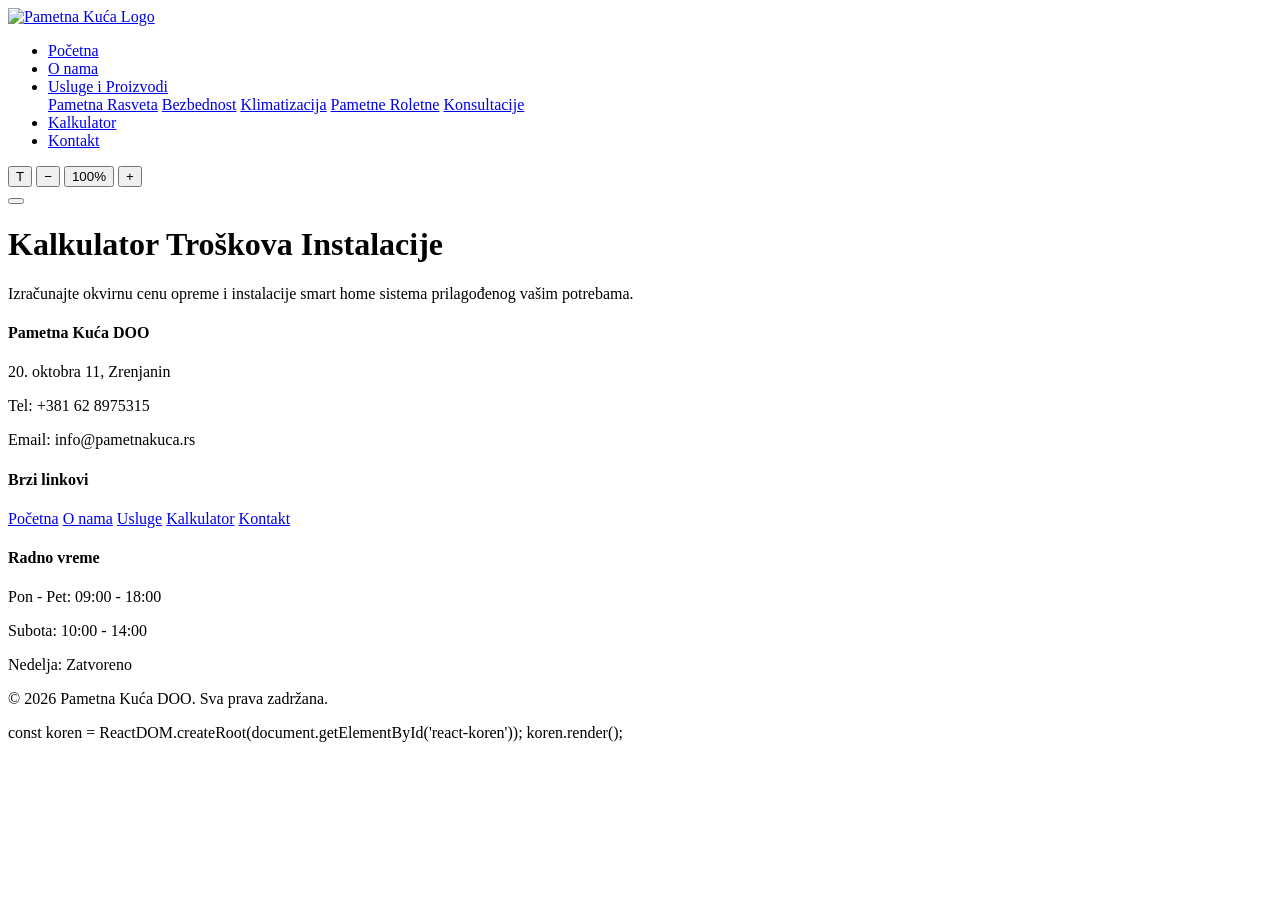
==== kalkulator.html @ 081c9ea1 "Add files via upload" ====
<!DOCTYPE html>
<html lang="sr">
<head>
    <meta charset="UTF-8">
    <meta name="viewport" content="width=device-width, initial-scale=1.0">
    <meta name="description" content="Interaktivni kalkulator troškova instalacije smart home opreme napravljen u React frameworku.">
    <meta name="keywords" content="kalkulator, cena, smart home, instalacija, procena, react">
    <title>Kalkulator | Pametna Kuća</title>
    <link rel="stylesheet" href="css/stil.css">
    <link rel="icon" href="assets/slike/logo.png" type="image/png">
    
        <script src="assets/react/react.development.js"></script>
        <script src="assets/react/react-dom.development.js"></script>
        <script src="assets/react/babel.min.js"></script>
</head>
<body>

    <header>
        <div class="zaglavlje-kontejner">
            <a href="index.html" class="logo-link">
                <img src="assets/slike/logo.png" alt="Pametna Kuća Logo" height="50">
            </a>
            <nav>
                <ul>
                    <li><a href="index.html">Početna</a></li>
                    <li><a href="o-nama.html">O nama</a></li>
                    <li class="padajuci-meni">
                        <a href="usluge.html">Usluge i Proizvodi</a>
                        <div class="padajuci-sadrzaj">
                            <a href="usluge-rasveta.html">Pametna Rasveta</a>
                            <a href="usluge-bezbednost.html">Bezbednost</a>
                            <a href="usluge-klima.html">Klimatizacija</a>
                            <a href="usluge-roletne.html">Pametne Roletne</a>
                            <a href="usluge-konsultacije.html">Konsultacije</a>
                        </div>
                    </li>
                    <li><a href="kalkulator.html" class="active">Kalkulator</a></li>
                    <li><a href="kontakt.html">Kontakt</a></li>
                </ul>
            </nav>
            <div class="kontrole-pristupacnosti">
                <button class="dugme-pristupacnost" onclick="promeniTemu()" aria-label="Promena teme">T</button>
                <button class="dugme-pristupacnost" onclick="zumiraj('out')" aria-label="Smanji zum">−</button>
                <button class="dugme-pristupacnost" onclick="resetujZoom()" aria-label="Resetuj zum">100%</button>
                <button class="dugme-pristupacnost" onclick="zumiraj('in')" aria-label="Povećaj zum">+</button>
            </div>
            <button class="hamburger" onclick="toggleMeni()" aria-label="Meni">
                <span></span><span></span><span></span>
            </button>
        </div>
    </header>

    <main class="glavni-sadrzaj">
        <h1>Kalkulator Troškova Instalacije</h1>
        <p>Izračunajte okvirnu cenu opreme i instalacije smart home sistema prilagođenog vašim potrebama.</p>

        <div id="react-koren"></div>
    </main>

    <footer>
        <div class="footer-sadrzaj">
            <div>
                <h4>Pametna Kuća DOO</h4>
                <p>20. oktobra 11, Zrenjanin</p>
                <p>Tel: +381 62 8975315</p>
                <p>Email: info@pametnakuca.rs</p>
            </div>
            <div>
                <h4>Brzi linkovi</h4>
                <a href="index.html">Početna</a>
                <a href="o-nama.html">O nama</a>
                <a href="usluge.html">Usluge</a>
                <a href="kalkulator.html">Kalkulator</a>
                <a href="kontakt.html">Kontakt</a>
            </div>
            <div>
                <h4>Radno vreme</h4>
                <p>Pon - Pet: 09:00 - 18:00</p>
                <p>Subota: 10:00 - 14:00</p>
                <p>Nedelja: Zatvoreno</p>
            </div>
        </div>
        <p class="footer-copy">&copy; 2026 Pametna Kuća DOO. Sva prava zadržana.</p>
    </footer>

    <script src="js/glavni.js"></script>

    <!-- React Komponenta -->
    <script type="text/babel">
    function KalkulatorTroskova() {
        const [kvadratura, setKvadratura] = React.useState(60);
        const [brojProstorija, setBrojProstorija] = React.useState(3);
        const [izabranaRasveta, setIzabranaRasveta] = React.useState(true);
        const [izabranaBezbednost, setIzabranaBezbednost] = React.useState(false);
        const [izabranaKlimatizacija, setIzabranaKlimatizacija] = React.useState(true);
        const [izabraneRoletne, setIzabraneRoletne] = React.useState(false);
        const [prikazanaCena, setPrikazanaCena] = React.useState(null);

        const izracunajUkupno = () => {
            let osnova = kvadratura * 5;
            let poProstoriji = brojProstorija * 50;
            
            let dodatno = 0;
            if (izabranaRasveta) dodatno += 150;
            if (izabranaBezbednost) dodatno += 300;
            if (izabranaKlimatizacija) dodatno += 200;
            if (izabraneRoletne) dodatno += 250;  // <-- Dodato za roletne

            const ukupno = osnova + poProstoriji + dodatno;
            setPrikazanaCena(ukupno);
        };

        return (
            <div className="kalkulator-kontejner">
                <h2>Prilagodi Opcije Projekta</h2>

                <div className="kalkulator-grupa">
                    <label>
                        Kvadratura objekta: <strong>{kvadratura} m²</strong>
                    </label>
                    <input 
                        type="range" 
                        min="20" 
                        max="300" 
                        value={kvadratura} 
                        onChange={(e) => setKvadratura(Number(e.target.value))}
                        className="range-slider"
                    />
                </div>

                <div className="kalkulator-grupa">
                    <label>
                        Broj prostorija: <strong>{brojProstorija}</strong>
                    </label>
                    <input 
                        type="number" 
                        min="1" 
                        max="15" 
                        value={brojProstorija} 
                        onChange={(e) => setBrojProstorija(Number(e.target.value))}
                        className="forma-kontrola"
                    />
                </div>

                <div className="kalkulator-opcije">
                    <h3>Sistemi i Moduli:</h3>
                    
                    <label className="opcija-checkbox">
                        <input 
                            type="checkbox" 
                            checked={izabranaRasveta} 
                            onChange={(e) => setIzabranaRasveta(e.target.checked)}
                        />
                        Pametna rasveta (moduli i dimeri)
                    </label>

                    <label className="opcija-checkbox">
                        <input 
                            type="checkbox" 
                            checked={izabranaBezbednost} 
                            onChange={(e) => setIzabranaBezbednost(e.target.checked)}
                        />
                        Bezbednosni sistem (alarmi i nadzor)
                    </label>

                    <label className="opcija-checkbox">
                        <input 
                            type="checkbox" 
                            checked={izabranaKlimatizacija} 
                            onChange={(e) => setIzabranaKlimatizacija(e.target.checked)}
                        />
                        Pametno upravljanje grejanjem / klimom
                    </label>

                    <label className="opcija-checkbox">
                        <input 
                            type="checkbox" 
                            checked={izabraneRoletne} 
                            onChange={(e) => setIzabraneRoletne(e.target.checked)}
                        />
                        Automatizacija roletni i žaluzina
                    </label>
                </div>

                <button className="dugme-primarno" onClick={izracunajUkupno}>
                    Izračunaj cenu
                </button>

                {prikazanaCena !== null && (
                    <div className="kalkulator-rezultat">
                        <strong>Procenjena cena projekta i ugradnje:</strong>
                        <span className="cena-iznos">{prikazanaCena} EUR</span>
                        <p className="cena-napomena">* Ovo je okvirna procena. Tačna cena zavisi od specifičnih zahteva.</p>
                    </div>
                )}
            </div>
        );
    }

    const koren = ReactDOM.createRoot(document.getElementById('react-koren'));
    koren.render(<KalkulatorTroskova />);
</script>

        const koren = ReactDOM.createRoot(document.getElementById('react-koren'));
        koren.render(<KalkulatorTroskova />);
    </script>
</body>
</html>
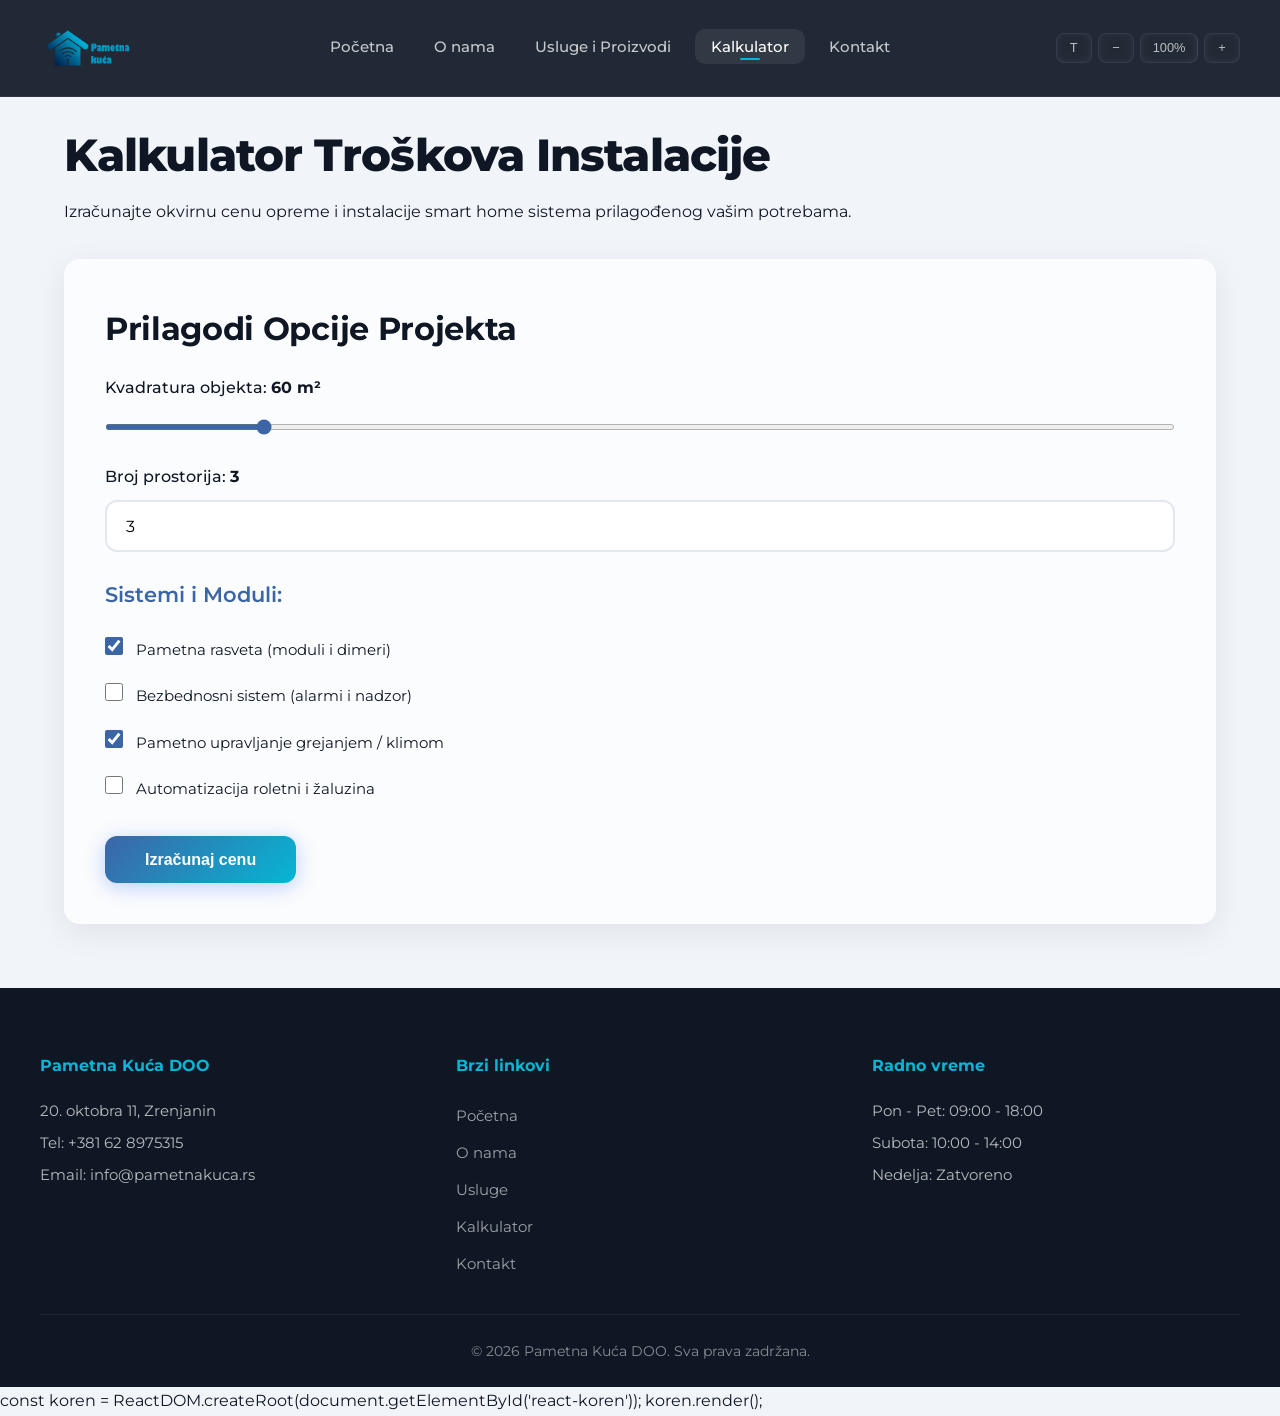
==== commit 8a2e9a18: "Fix formatting issues in kalkulator.html" ====
--- a/kalkulator.html
+++ b/kalkulator.html
@@ -85,7 +85,6 @@
 
     <script src="js/glavni.js"></script>
 
-    <!-- React Komponenta -->
     <script type="text/babel">
     function KalkulatorTroskova() {
         const [kvadratura, setKvadratura] = React.useState(60);
@@ -205,4 +204,4 @@
         koren.render(<KalkulatorTroskova />);
     </script>
 </body>
-</html>+</html>
--- a/css/stil.css
+++ b/css/stil.css
@@ -0,0 +1,1321 @@
+/* ===== Montserrat Font ===== */
+@font-face {
+    font-family: 'Montserrat';
+    src: url('../assets/font/Montserrat/Montserrat-VariableFont_wght.ttf') format('truetype');
+    font-weight: 100 900;
+    font-style: normal;
+    font-display: swap;
+}
+
+/* ===== CSS Varijable ===== */
+:root {
+    --primarna-boja: #0f1724;
+    --sekundarna-boja: #3c65a6;
+    --akcentna-boja: #06b6d4;
+    --pozadina-svetla: #f1f5f9;
+    --tekst-tamni: #0f1724;
+    --tekst-svetli: #ffffff;
+    --velicina-fonta: 16px;
+    --prelaz: 0.4s cubic-bezier(0.4, 0, 0.2, 1);
+    --senka: 0 8px 32px rgba(0,0,0,0.08);
+    --senka-hover: 0 20px 60px rgba(37, 99, 235, 0.15);
+    --border-radius: 16px;
+    --glass-bg: rgba(255, 255, 255, 0.7);
+    --glass-border: rgba(255, 255, 255, 0.2);
+}
+
+/* ===== Tamna Tema ===== */
+body.tamna-tema {
+    --pozadina-svetla: #0f1724;
+    --tekst-tamni: #e2e8f0;
+    --primarna-boja: #2b4f88;
+    --glass-bg: rgba(30, 41, 59, 0.7);
+    --glass-border: rgba(255, 255, 255, 0.05);
+}
+
+/* ===== Veliki Font ===== */
+body.veliki-font {
+    --velicina-fonta: 18px;
+}
+
+/* ===== Reset i Osnovno ===== */
+* {
+    box-sizing: border-box;
+    margin: 0;
+    padding: 0;
+}
+
+html {
+    scroll-behavior: smooth;
+}
+
+body {
+    font-family: 'Montserrat', sans-serif;
+    font-size: var(--velicina-fonta);
+    background-color: var(--pozadina-svetla);
+    color: var(--tekst-tamni);
+    line-height: 1.8;
+    transition: background-color var(--prelaz), color var(--prelaz);
+    -webkit-font-smoothing: antialiased;
+}
+
+img {
+    max-width: 100%;
+    height: auto;
+    display: block;
+}
+
+a {
+    color: var(--sekundarna-boja);
+    text-decoration: none;
+    transition: color var(--prelaz);
+}
+
+a:hover {
+    color: var(--akcentna-boja);
+}
+
+/* ===== Header ===== */
+header {
+    background: rgba(15, 23, 36, 0.92);
+    backdrop-filter: blur(12px);
+    -webkit-backdrop-filter: blur(12px);
+    color: var(--tekst-svetli);
+    padding: 0.8rem 2rem;
+    position: sticky;
+    top: 0;
+    z-index: 1000;
+    border-bottom: 1px solid rgba(255,255,255,0.06);
+}
+
+.zaglavlje-kontejner {
+    max-width: 1200px;
+    margin: 0 auto;
+    display: flex;
+    justify-content: space-between;
+    align-items: center;
+    flex-wrap: wrap;
+    gap: 1rem;
+}
+
+/* ===== Logo ===== */
+.logo-link {
+    display: flex;
+    align-items: center;
+    flex-shrink: 0;
+}
+
+.logo-link img {
+    height: 70px;
+    width: auto;
+    max-width: 150px;
+    object-fit: contain;
+    transition: transform var(--prelaz);
+
+}
+
+.logo-link img:hover {
+    transform: scale(1.05) rotate(-1deg);
+}
+
+/* ===== Navigacija ===== */
+nav ul {
+    list-style: none;
+    display: flex;
+    gap: 0.5rem;
+    align-items: center;
+}
+
+nav a {
+    color: rgba(255,255,255,0.75);
+    text-decoration: none;
+    font-weight: 500;
+    padding: 0.5rem 1rem;
+    border-radius: 10px;
+    transition: all var(--prelaz);
+    font-size: 0.95rem;
+    position: relative;
+}
+
+nav a:hover,
+nav a.active {
+    color: white;
+    background: rgba(255,255,255,0.08);
+}
+
+nav a.active::after {
+    content: '';
+    position: absolute;
+    bottom: 4px;
+    left: 50%;
+    transform: translateX(-50%);
+    width: 20px;
+    height: 2px;
+    background: var(--akcentna-boja);
+    border-radius: 2px;
+}
+
+/* ===== Padajući Meni ===== */
+.padajuci-meni {
+    position: relative;
+}
+
+.padajuci-sadrzaj {
+    display: none;
+    position: absolute;
+    top: calc(100% + 8px);
+    left: 0;
+    background: rgba(15, 23, 36, 0.95);
+    backdrop-filter: blur(12px);
+    -webkit-backdrop-filter: blur(12px);
+    min-width: 220px;
+    border-radius: 12px;
+    padding: 0.5rem;
+    border: 1px solid rgba(255,255,255,0.06);
+    box-shadow: 0 20px 60px rgba(0,0,0,0.3);
+}
+
+.padajuci-sadrzaj a {
+    display: block;
+    padding: 0.6rem 1rem;
+    color: rgba(255,255,255,0.75);
+    font-weight: 400;
+    border-radius: 8px;
+    font-size: 0.9rem;
+}
+
+.padajuci-sadrzaj a:hover {
+    background: rgba(255,255,255,0.08);
+    color: white;
+}
+
+.padajuci-meni:hover .padajuci-sadrzaj {
+    display: block;
+}
+
+/* ===== Pristupačnost ===== */
+.kontrole-pristupacnosti {
+    display: flex;
+    gap: 0.4rem;
+    align-items: center;
+}
+
+.dugme-pristupacnost {
+    background: rgba(255,255,255,0.08);
+    color: rgba(255,255,255,0.7);
+    border: 1px solid rgba(255,255,255,0.06);
+    padding: 0.4rem 0.7rem;
+    border-radius: 8px;
+    cursor: pointer;
+    font-size: 0.8rem;
+    transition: all var(--prelaz);
+    min-width: 36px;
+    text-align: center;
+    backdrop-filter: blur(4px);
+}
+
+.dugme-pristupacnost:hover {
+    background: rgba(255,255,255,0.15);
+    color: white;
+    transform: translateY(-1px);
+}
+
+/* ===== Zoom ===== */
+body.zoom-aktiviran {
+    transition: transform 0.3s ease;
+}
+
+body.zoom-aktiviran * {
+    transform: none !important;
+}
+
+@media (max-width: 768px) {
+    body.zoom-aktiviran {
+        width: 100%;
+        overflow-x: auto;
+    }
+}
+
+/* ===== Hamburger ===== */
+.hamburger {
+    display: none;
+    flex-direction: column;
+    background: transparent;
+    border: none;
+    cursor: pointer;
+    padding: 0.5rem;
+    gap: 4px;
+}
+
+.hamburger span {
+    display: block;
+    width: 28px;
+    height: 2px;
+    background: white;
+    border-radius: 2px;
+    transition: var(--prelaz);
+}
+
+.hamburger.active span:nth-child(1) {
+    transform: rotate(45deg) translate(5px, 5px);
+}
+
+.hamburger.active span:nth-child(2) {
+    opacity: 0;
+    transform: scaleX(0);
+}
+
+.hamburger.active span:nth-child(3) {
+    transform: rotate(-45deg) translate(6px, -6px);
+}
+
+/* ===== Glavni Sadržaj ===== */
+.glavni-sadrzaj {
+    max-width: 1200px;
+    margin: 2rem auto;
+    padding: 0 1.5rem;
+}
+
+h1 {
+    font-size: 2.8rem;
+    margin-bottom: 1rem;
+    font-weight: 800;
+    color: var(--primarna-boja);
+    letter-spacing: -0.02em;
+    line-height: 1.2;
+}
+
+h2 {
+    font-size: 2rem;
+    margin-bottom: 1rem;
+    font-weight: 700;
+    color: var(--primarna-boja);
+    letter-spacing: -0.01em;
+}
+
+h3 {
+    font-size: 1.3rem;
+    margin-bottom: 0.8rem;
+    font-weight: 600;
+    color: var(--sekundarna-boja);
+}
+
+/* ===== Hero Sekcija ===== */
+.sekcija-hero {
+    text-align: center;
+    padding: 4rem 2rem;
+    background: linear-gradient(135deg, #0f1724 0%, #1a2a4a 50%, #0f1724 100%);
+    color: white;
+    border-radius: var(--border-radius);
+    margin-bottom: 3rem;
+    position: relative;
+    overflow: hidden;
+}
+
+.sekcija-hero::before {
+    content: '';
+    position: absolute;
+    top: -50%;
+    right: -20%;
+    width: 60%;
+    height: 200%;
+    background: radial-gradient(circle, rgba(37, 99, 235, 0.1) 0%, transparent 70%);
+    pointer-events: none;
+}
+
+.sekcija-hero h1 {
+    color: white;
+    font-size: 3.5rem;
+    animation: svetljenje 3s ease-in-out infinite alternate;
+    position: relative;
+    z-index: 1;
+}
+
+@keyframes svetljenje {
+    from { text-shadow: 0 0 20px rgba(6, 182, 212, 0.2); }
+    to { text-shadow: 0 0 60px rgba(6, 182, 212, 0.4); }
+}
+
+.sekcija-hero p {
+    font-size: 1.2rem;
+    opacity: 0.85;
+    max-width: 600px;
+    margin: 0 auto 1.5rem;
+    position: relative;
+    z-index: 1;
+}
+
+/* ===== Dugmad ===== */
+.dugme-primarno {
+    display: inline-block;
+    background: linear-gradient(135deg, var(--sekundarna-boja), var(--akcentna-boja));
+    color: white;
+    padding: 0.9rem 2.5rem;
+    border: none;
+    border-radius: 12px;
+    font-size: 1rem;
+    font-weight: 600;
+    cursor: pointer;
+    transition: all var(--prelaz);
+    box-shadow: 0 4px 20px rgba(37, 99, 235, 0.3);
+    position: relative;
+    overflow: hidden;
+}
+
+.dugme-primarno::after {
+    content: '';
+    position: absolute;
+    top: 0;
+    left: -100%;
+    width: 100%;
+    height: 100%;
+    background: linear-gradient(90deg, transparent, rgba(255,255,255,0.15), transparent);
+    transition: left 0.6s;
+}
+
+.dugme-primarno:hover {
+    transform: translateY(-3px) scale(1.02);
+    box-shadow: 0 8px 40px rgba(37, 99, 235, 0.4);
+}
+
+.dugme-primarno:hover::after {
+    left: 100%;
+}
+
+.dugme-sekundarno {
+    display: inline-block;
+    background: transparent;
+    color: var(--sekundarna-boja);
+    padding: 0.8rem 2rem;
+    border: 2px solid var(--sekundarna-boja);
+    border-radius: 12px;
+    font-size: 1rem;
+    font-weight: 600;
+    cursor: pointer;
+    transition: all var(--prelaz);
+}
+
+.dugme-sekundarno:hover {
+    background: var(--sekundarna-boja);
+    color: white;
+    transform: translateY(-2px);
+}
+
+/* ===== Slajder ===== */
+.slajder-kontejner {
+    position: relative;
+    max-width: 900px;
+    margin: 2rem auto;
+    overflow: hidden;
+    border-radius: var(--border-radius);
+    box-shadow: var(--senka-hover);
+}
+
+.slajder-slike {
+    display: flex;
+    transition: transform 0.7s cubic-bezier(0.4, 0, 0.2, 1);
+}
+
+.slajd {
+    min-width: 100%;
+    height: 420px;
+    object-fit: cover;
+    background: #e2e8f0;
+}
+
+.slajder-dugme {
+    position: absolute;
+    top: 50%;
+    transform: translateY(-50%);
+    background: rgba(255,255,255,0.12);
+    backdrop-filter: blur(8px);
+    -webkit-backdrop-filter: blur(8px);
+    color: white;
+    border: 1px solid rgba(255,255,255,0.15);
+    padding: 1rem 1.2rem;
+    cursor: pointer;
+    font-size: 1.5rem;
+    transition: all var(--prelaz);
+    z-index: 10;
+    border-radius: 12px;
+}
+
+.slajder-dugme:hover {
+    background: rgba(255,255,255,0.2);
+    transform: translateY(-50%) scale(1.05);
+}
+
+.slajder-dugme.levo { left: 1rem; }
+.slajder-dugme.desno { right: 1rem; }
+
+.slajder-indikatori {
+    position: absolute;
+    bottom: 1.5rem;
+    left: 50%;
+    transform: translateX(-50%);
+    display: flex;
+    gap: 0.6rem;
+}
+
+.indikator {
+    width: 10px;
+    height: 10px;
+    border-radius: 50%;
+    background: rgba(255,255,255,0.3);
+    cursor: pointer;
+    transition: all var(--prelaz);
+    border: 1px solid rgba(255,255,255,0.1);
+}
+
+.indikator.active {
+    background: white;
+    transform: scale(1.2);
+    box-shadow: 0 0 20px rgba(255,255,255,0.3);
+}
+
+/* ===== Usluge Mreža ===== */
+.mreza-usluga {
+    display: grid;
+    grid-template-columns: repeat(auto-fit, minmax(280px, 1fr));
+    gap: 2rem;
+    margin-top: 2rem;
+}
+
+.kartica {
+    background: var(--glass-bg);
+    backdrop-filter: blur(12px);
+    -webkit-backdrop-filter: blur(12px);
+    border: 1px solid var(--glass-border);
+    border-radius: var(--border-radius);
+    overflow: hidden;
+    transition: all var(--prelaz);
+    box-shadow: var(--senka);
+}
+
+.kartica:hover {
+    transform: translateY(-8px);
+    box-shadow: var(--senka-hover);
+    border-color: rgba(37, 99, 235, 0.15);
+}
+
+.kartica-sadrzaj {
+    padding: 1.5rem;
+}
+
+.kartica img {
+    width: 100%;
+    height: 200px;
+    object-fit: cover;
+}
+
+.kartica h3 {
+    margin-top: 0.5rem;
+    color: var(--primarna-boja);
+}
+
+.kartica-lista {
+    list-style: none;
+    padding: 0;
+    margin-top: 0.8rem;
+}
+
+.kartica-lista li {
+    padding: 0.3rem 0;
+    padding-left: 1.5rem;
+    position: relative;
+    font-size: 0.95rem;
+}
+
+.kartica-lista li::before {
+    content: '◆';
+    position: absolute;
+    left: 0;
+    color: var(--akcentna-boja);
+    font-size: 0.6rem;
+    top: 0.6rem;
+}
+
+/* ===== Multimedija ===== */
+.multimedija-sekcija {
+    margin: 3rem 0;
+}
+
+.multimedija-mreza {
+    display: grid;
+    grid-template-columns: 1fr 1fr;
+    gap: 2rem;
+    margin-top: 1.5rem;
+}
+
+.video-okvir iframe,
+.mapa-okvir iframe,
+video {
+    width: 100%;
+    height: 320px;
+    border: none;
+    border-radius: var(--border-radius);
+    box-shadow: var(--senka);
+}
+
+/* ===== Forma ===== */
+.kontakt-mreza {
+    display: grid;
+    grid-template-columns: 1fr 1fr;
+    gap: 3rem;
+    margin: 2rem 0;
+}
+
+.forma-grupa {
+    margin-bottom: 1.5rem;
+}
+
+.forma-grupa label {
+    display: block;
+    margin-bottom: 0.5rem;
+    font-weight: 600;
+    font-size: 0.95rem;
+}
+
+.forma-kontrola {
+    width: 100%;
+    padding: 0.9rem 1.2rem;
+    border: 2px solid #e2e8f0;
+    border-radius: 12px;
+    font-size: 1rem;
+    transition: all var(--prelaz);
+    background: white;
+    font-family: 'Montserrat', sans-serif;
+}
+
+.forma-kontrola:focus {
+    outline: none;
+    border-color: var(--sekundarna-boja);
+    box-shadow: 0 0 0 4px rgba(37, 99, 235, 0.1);
+}
+
+body.tamna-tema .forma-kontrola {
+    background: #1e293b;
+    color: #e2e8f0;
+    border-color: #334155;
+}
+
+.poruka-greske {
+    color: #ef4444;
+    font-size: 0.85rem;
+    margin-top: 0.25rem;
+    display: none;
+}
+
+/* ===== Kalkulator ===== */
+.kalkulator-kontejner {
+    background: var(--glass-bg);
+    backdrop-filter: blur(12px);
+    -webkit-backdrop-filter: blur(12px);
+    border: 1px solid var(--glass-border);
+    padding: 2.5rem;
+    border-radius: var(--border-radius);
+    margin-top: 2rem;
+    box-shadow: var(--senka);
+}
+
+.kalkulator-grupa {
+    margin-bottom: 1.5rem;
+}
+
+.kalkulator-grupa label {
+    display: block;
+    font-weight: 500;
+    margin-bottom: 0.5rem;
+}
+
+.range-slider {
+    width: 100%;
+    accent-color: var(--sekundarna-boja);
+    height: 6px;
+    border-radius: 4px;
+}
+
+.kalkulator-opcije {
+    margin: 1.5rem 0;
+}
+
+.opcija-checkbox {
+    display: block;
+    padding: 0.6rem 0;
+    cursor: pointer;
+    font-size: 0.95rem;
+    transition: color var(--prelaz);
+}
+
+.opcija-checkbox:hover {
+    color: var(--sekundarna-boja);
+}
+
+.opcija-checkbox input {
+    margin-right: 0.8rem;
+    width: 18px;
+    height: 18px;
+    accent-color: var(--sekundarna-boja);
+    cursor: pointer;
+}
+
+.kalkulator-rezultat {
+    margin-top: 2rem;
+    padding: 1.5rem 2rem;
+    background: linear-gradient(135deg, rgba(37, 99, 235, 0.05), rgba(6, 182, 212, 0.05));
+    border-radius: 12px;
+    border-left: 4px solid var(--akcentna-boja);
+}
+
+.cena-iznos {
+    display: block;
+    font-size: 2.5rem;
+    font-weight: 800;
+    color: var(--sekundarna-boja);
+    margin: 0.5rem 0;
+}
+
+.cena-napomena {
+    font-size: 0.85rem;
+    opacity: 0.6;
+    margin-top: 0.5rem;
+}
+
+/* ===== Footer ===== */
+footer {
+    background: #0f1724;
+    color: white;
+    padding: 4rem 2rem 1.5rem;
+    margin-top: 4rem;
+}
+
+.footer-sadrzaj {
+    max-width: 1200px;
+    margin: 0 auto;
+    display: grid;
+    grid-template-columns: repeat(auto-fit, minmax(200px, 1fr));
+    gap: 3rem;
+    padding-bottom: 2rem;
+    border-bottom: 1px solid rgba(255,255,255,0.06);
+}
+
+.footer-sadrzaj h4 {
+    margin-bottom: 1rem;
+    color: var(--akcentna-boja);
+    font-size: 1rem;
+}
+
+.footer-sadrzaj p {
+    opacity: 0.7;
+    font-size: 0.95rem;
+    margin: 0.3rem 0;
+}
+
+.footer-sadrzaj a {
+    display: block;
+    color: rgba(255,255,255,0.6);
+    padding: 0.3rem 0;
+    font-size: 0.95rem;
+    transition: color var(--prelaz);
+}
+
+.footer-sadrzaj a:hover {
+    color: white;
+}
+
+.footer-copy {
+    text-align: center;
+    padding-top: 1.5rem;
+    opacity: 0.5;
+    font-size: 0.85rem;
+}
+
+/* ===== Hero Slika ===== */
+.hero-slika {
+    position: relative;
+    background-size: cover;
+    background-position: center;
+    background-attachment: fixed;
+    min-height: 400px;
+    display: flex;
+    align-items: center;
+    justify-content: center;
+    text-align: center;
+    color: white;
+    margin-bottom: 2rem;
+    overflow: hidden;
+}
+
+.hero-slika::before {
+    content: '';
+    position: absolute;
+    top: 0;
+    left: 0;
+    right: 0;
+    bottom: 0;
+    background: linear-gradient(135deg, rgba(15, 23, 36, 0.85), rgba(37, 99, 235, 0.5));
+    z-index: 1;
+}
+
+.hero-slika-sadrzaj {
+    position: relative;
+    z-index: 2;
+    padding: 3rem 2rem;
+    max-width: 800px;
+}
+
+.hero-slika-sadrzaj h1 {
+    color: white;
+    font-size: 3rem;
+    margin-bottom: 1rem;
+}
+
+.hero-slika-sadrzaj p {
+    font-size: 1.3rem;
+    opacity: 0.9;
+}
+
+/* ===== Breadcrumb ===== */
+.breadcrumb {
+    padding: 0.8rem 0;
+    margin-bottom: 2rem;
+    font-size: 0.9rem;
+    color: var(--tekst-tamni);
+    opacity: 0.7;
+}
+
+.breadcrumb a {
+    color: var(--sekundarna-boja);
+}
+
+.breadcrumb span {
+    opacity: 0.5;
+}
+
+/* ===== Podnaslov ===== */
+.podnaslov {
+    font-size: 1.2rem;
+    opacity: 0.7;
+    margin-bottom: 2.5rem;
+}
+
+/* ===== Usluga detalji ===== */
+.usluga-detalji {
+    display: grid;
+    grid-template-columns: 1fr 1fr;
+    gap: 3rem;
+    margin-bottom: 4rem;
+    align-items: start;
+}
+
+.usluga-slika img {
+    width: 100%;
+    border-radius: var(--border-radius);
+    box-shadow: var(--senka-hover);
+}
+
+.usluga-tekst h2 {
+    margin-top: 0;
+}
+
+.karakteristike-lista {
+    list-style: none;
+    padding: 0;
+}
+
+.karakteristike-lista li {
+    padding: 0.6rem 0;
+    padding-left: 2rem;
+    position: relative;
+    border-bottom: 1px solid rgba(0,0,0,0.04);
+}
+
+body.tamna-tema .karakteristike-lista li {
+    border-bottom-color: rgba(255,255,255,0.04);
+}
+
+.karakteristike-lista li::before {
+    content: '✦';
+    position: absolute;
+    left: 0;
+    color: var(--akcentna-boja);
+    font-size: 0.8rem;
+    top: 0.7rem;
+}
+
+/* ===== Ponuda ===== */
+.usluga-ponuda {
+    margin: 3rem 0;
+}
+
+.ponuda-mreza {
+    display: grid;
+    grid-template-columns: repeat(auto-fit, minmax(220px, 1fr));
+    gap: 1.5rem;
+    margin-top: 1.5rem;
+}
+
+.ponuda-kartica {
+    background: var(--glass-bg);
+    backdrop-filter: blur(8px);
+    -webkit-backdrop-filter: blur(8px);
+    border: 1px solid var(--glass-border);
+    border-radius: var(--border-radius);
+    padding: 1.5rem;
+    text-align: center;
+    transition: all var(--prelaz);
+}
+
+.ponuda-kartica:hover {
+    transform: translateY(-5px);
+    box-shadow: var(--senka-hover);
+}
+
+.ponuda-kartica .cena {
+    display: inline-block;
+    background: linear-gradient(135deg, var(--sekundarna-boja), var(--akcentna-boja));
+    color: white;
+    padding: 0.3rem 1.2rem;
+    border-radius: 20px;
+    font-weight: 700;
+    font-size: 0.9rem;
+}
+
+/* ===== Galerija ===== */
+.usluga-galerija {
+    margin: 3rem 0;
+}
+
+.galerija-mreza {
+    display: grid;
+    grid-template-columns: repeat(3, 1fr);
+    gap: 1rem;
+    margin-top: 1.5rem;
+}
+
+.galerija-mreza img {
+    width: 100%;
+    height: 200px;
+    object-fit: cover;
+    border-radius: var(--border-radius);
+    transition: all var(--prelaz);
+    cursor: pointer;
+}
+
+.galerija-mreza img:hover {
+    transform: scale(1.03);
+    box-shadow: var(--senka-hover);
+}
+
+/* ===== Proces ===== */
+.usluga-proces {
+    margin: 3rem 0;
+}
+
+.proces-koraci {
+    display: grid;
+    grid-template-columns: repeat(auto-fit, minmax(160px, 1fr));
+    gap: 1.5rem;
+    margin-top: 1.5rem;
+}
+
+.korak {
+    text-align: center;
+    padding: 1.5rem 1rem;
+    background: var(--glass-bg);
+    backdrop-filter: blur(8px);
+    -webkit-backdrop-filter: blur(8px);
+    border: 1px solid var(--glass-border);
+    border-radius: var(--border-radius);
+    transition: all var(--prelaz);
+}
+
+.korak:hover {
+    transform: translateY(-5px);
+    box-shadow: var(--senka-hover);
+}
+
+.korak-broj {
+    width: 48px;
+    height: 48px;
+    margin: 0 auto 0.8rem;
+    background: linear-gradient(135deg, var(--sekundarna-boja), var(--akcentna-boja));
+    color: white;
+    border-radius: 50%;
+    display: flex;
+    align-items: center;
+    justify-content: center;
+    font-size: 1.3rem;
+    font-weight: 700;
+}
+
+/* ===== Akcija ===== */
+.usluga-akcija {
+    text-align: center;
+    padding: 4rem 2rem;
+    background: linear-gradient(135deg, #0f1724 0%, #1a2a4a 100%);
+    color: white;
+    border-radius: var(--border-radius);
+    margin: 3rem 0;
+}
+
+.usluga-akcija h2 {
+    color: white;
+}
+
+.usluga-akcija .dugme-primarno {
+    background: white;
+    color: #0f1724;
+    box-shadow: 0 4px 20px rgba(255,255,255,0.15);
+}
+
+.usluga-akcija .dugme-primarno:hover {
+    background: #f1f5f9;
+    box-shadow: 0 8px 40px rgba(255,255,255,0.2);
+}
+
+/* ===== Responsivnost ===== */
+@media (max-width: 992px) {
+    .usluga-detalji {
+        grid-template-columns: 1fr;
+        gap: 2rem;
+    }
+
+    .kontakt-mreza {
+        grid-template-columns: 1fr;
+        gap: 2rem;
+    }
+
+    .multimedija-mreza {
+        grid-template-columns: 1fr;
+    }
+
+    .galerija-mreza {
+        grid-template-columns: repeat(2, 1fr);
+    }
+}
+
+@media (max-width: 768px) {
+    .hamburger {
+        display: flex;
+    }
+
+    nav ul {
+        display: none;
+        flex-direction: column;
+        width: 100%;
+        padding: 1rem 0;
+        gap: 0.3rem;
+    }
+
+    nav ul.open {
+        display: flex;
+    }
+
+    .padajuci-sadrzaj {
+        position: static;
+        background: rgba(255,255,255,0.05);
+        box-shadow: none;
+        padding-left: 1rem;
+        border: none;
+    }
+
+    .padajuci-meni:hover .padajuci-sadrzaj {
+        display: none;
+    }
+
+    .padajuci-meni.open .padajuci-sadrzaj {
+        display: block;
+    }
+
+    .zaglavlje-kontejner {
+        flex-wrap: wrap;
+    }
+
+    .slajd {
+        height: 280px;
+    }
+
+    .sekcija-hero h1 {
+        font-size: 2.2rem;
+    }
+
+    .sekcija-hero {
+        padding: 2.5rem 1.5rem;
+    }
+
+    .footer-sadrzaj {
+        grid-template-columns: 1fr 1fr;
+        gap: 2rem;
+    }
+
+    .kalkulator-kontejner {
+        padding: 1.5rem;
+    }
+
+    .hero-slika {
+        min-height: 280px;
+        background-attachment: scroll;
+    }
+
+    .hero-slika-sadrzaj h1 {
+        font-size: 2rem;
+    }
+}
+
+@media (max-width: 576px) {
+    .footer-sadrzaj {
+        grid-template-columns: 1fr;
+        text-align: center;
+    }
+
+    .kontrole-pristupacnosti {
+        order: 3;
+        width: 100%;
+        justify-content: center;
+    }
+
+    .slajd {
+        height: 200px;
+    }
+
+    .video-okvir iframe,
+    .mapa-okvir iframe,
+    video {
+        height: 200px;
+    }
+
+    .galerija-mreza {
+        grid-template-columns: 1fr;
+    }
+
+    .galerija-mreza img {
+        height: 180px;
+    }
+
+    .proces-koraci {
+        grid-template-columns: 1fr 1fr;
+    }
+
+    h1 {
+        font-size: 2rem;
+    }
+
+    h2 {
+        font-size: 1.6rem;
+    }
+}
+/* ===== Kontakt Info Kartica ===== */
+.kontakt-info {
+    display: flex;
+    align-items: stretch;
+}
+
+.info-kartica {
+    background: var(--glass-bg);
+    backdrop-filter: blur(12px);
+    -webkit-backdrop-filter: blur(12px);
+    border: 1px solid var(--glass-border);
+    border-radius: var(--border-radius);
+    padding: 2rem;
+    width: 100%;
+    box-shadow: var(--senka);
+    transition: all var(--prelaz);
+}
+
+.info-kartica:hover {
+    box-shadow: var(--senka-hover);
+}
+
+.info-kartica h3 {
+    color: var(--sekundarna-boja);
+    margin-bottom: 0.9rem;
+    font-size: 1rem;
+    border-bottom: 1px solid var(--akcentna-boja);
+    padding-bottom: 0.8rem;
+}
+
+.info-stavka {
+    display: flex;
+    align-items: flex-start;
+    gap: 1rem;
+    padding: 0.8rem 0;
+    border-bottom: 1px solid rgba(0,0,0,0.04);
+    transition: all var(--prelaz);
+}
+
+body.tamna-tema .info-stavka {
+    border-bottom-color: rgba(255,255,255,0.04);
+}
+
+.info-stavka:hover {
+    padding-left: 0.5rem;
+}
+
+
+.info-stavka strong {
+    display: block;
+    font-size: 0.85rem;
+    color: var(--sekundarna-boja);
+    text-transform: uppercase;
+    letter-spacing: 0.5px;
+}
+
+.info-stavka p {
+    margin: 2px 0;
+    font-size: 0.85rem;
+    color: var(--tekst-tamni);
+}
+
+body.tamna-tema .info-stavka p {
+    color: #e2e8f0;
+}
+
+.info-akcija {
+    margin-top: 1.5rem;
+    padding-top: 1.5rem;
+    border-top: 1px solid rgba(0,0,0,0.06);
+}
+
+body.tamna-tema .info-akcija {
+    border-top-color: rgba(255,255,255,0.06);
+}
+
+/* ===== Mapa sekcija ===== */
+.mapa-sekcija {
+    margin-top: 3rem;
+}
+
+.mapa-sekcija h2 {
+    margin-bottom: 1rem;
+}
+
+.mapa-okvir {
+    border-radius: var(--border-radius);
+    overflow: hidden;
+    box-shadow: var(--senka);
+}
+
+.mapa-okvir iframe {
+    width: 100%;
+    height: 350px;
+    border: none;
+    display: block;
+}
+
+/* ===== Responsivnost za kontakt ===== */
+@media (max-width: 992px) {
+    .kontakt-mreza {
+        grid-template-columns: 1fr;
+        gap: 2rem;
+    }
+
+    .kontakt-info {
+        order: 2;
+    }
+
+    .kontakt-forma {
+        order: 1;
+    }
+}
+
+@media (max-width: 576px) {
+    .info-kartica {
+        padding: 1.5rem;
+    }
+
+    .info-stavka {
+        padding: 0.6rem 0;
+    }
+
+    .info-ikona {
+        font-size: 1.1rem;
+        width: 30px;
+    }
+
+    .mapa-okvir iframe {
+        height: 250px;
+    }
+}
+/* ===== O NAMA stranica - Tamna tema podrška ===== */
+
+/* Kartice koje prate temu */
+.o-nama-kartica {
+    background: var(--glass-bg) !important;
+    backdrop-filter: blur(12px) !important;
+    -webkit-backdrop-filter: blur(12px) !important;
+    border: 1px solid var(--glass-border) !important;
+    transition: all var(--prelaz);
+}
+
+.o-nama-kartica:hover {
+    box-shadow: var(--senka-hover) !important;
+}
+
+/* Header kartice */
+.o-nama-kartica-header {
+    background: var(--glass-bg) !important;
+    backdrop-filter: blur(12px) !important;
+    -webkit-backdrop-filter: blur(12px) !important;
+    border-bottom: 1px solid var(--glass-border) !important;
+}
+
+/* Telo kartice */
+.o-nama-kartica-telo {
+    background: var(--glass-bg) !important;
+    backdrop-filter: blur(12px) !important;
+    -webkit-backdrop-filter: blur(12px) !important;
+}
+
+/* Accordion dugmad */
+.o-nama-accordion-btn {
+    color: var(--tekst-tamni) !important;
+    text-decoration: none !important;
+    font-size: 1.1rem;
+    padding: 0.5rem 0;
+}
+
+.o-nama-accordion-btn:hover {
+    color: var(--sekundarna-boja) !important;
+}
+
+.o-nama-accordion-btn:focus {
+    box-shadow: none !important;
+}
+
+/* Tamna tema specifično */
+body.tamna-tema .o-nama-kartica {
+    background: rgba(30, 41, 59, 0.8) !important;
+    border-color: rgba(255, 255, 255, 0.06) !important;
+}
+
+body.tamna-tema .o-nama-kartica-header {
+    background: rgba(30, 41, 59, 0.8) !important;
+    border-color: rgba(255, 255, 255, 0.06) !important;
+}
+
+body.tamna-tema .o-nama-kartica-telo {
+    background: rgba(30, 41, 59, 0.6) !important;
+}
+
+body.tamna-tema .o-nama-accordion-btn {
+    color: #e2e8f0 !important;
+}
+
+body.tamna-tema .o-nama-accordion-btn:hover {
+    color: var(--akcentna-boja) !important;
+}
+
+/* Tekst u tamnoj temi */
+body.tamna-tema .text-muted {
+    color: #94a3b8 !important;
+}
+
+body.tamna-tema .text-dark {
+    color: #e2e8f0 !important;
+}
+
+/* Display brojevi u tamnoj temi */
+body.tamna-tema .display-4 {
+    color: var(--akcentna-boja) !important;
+}
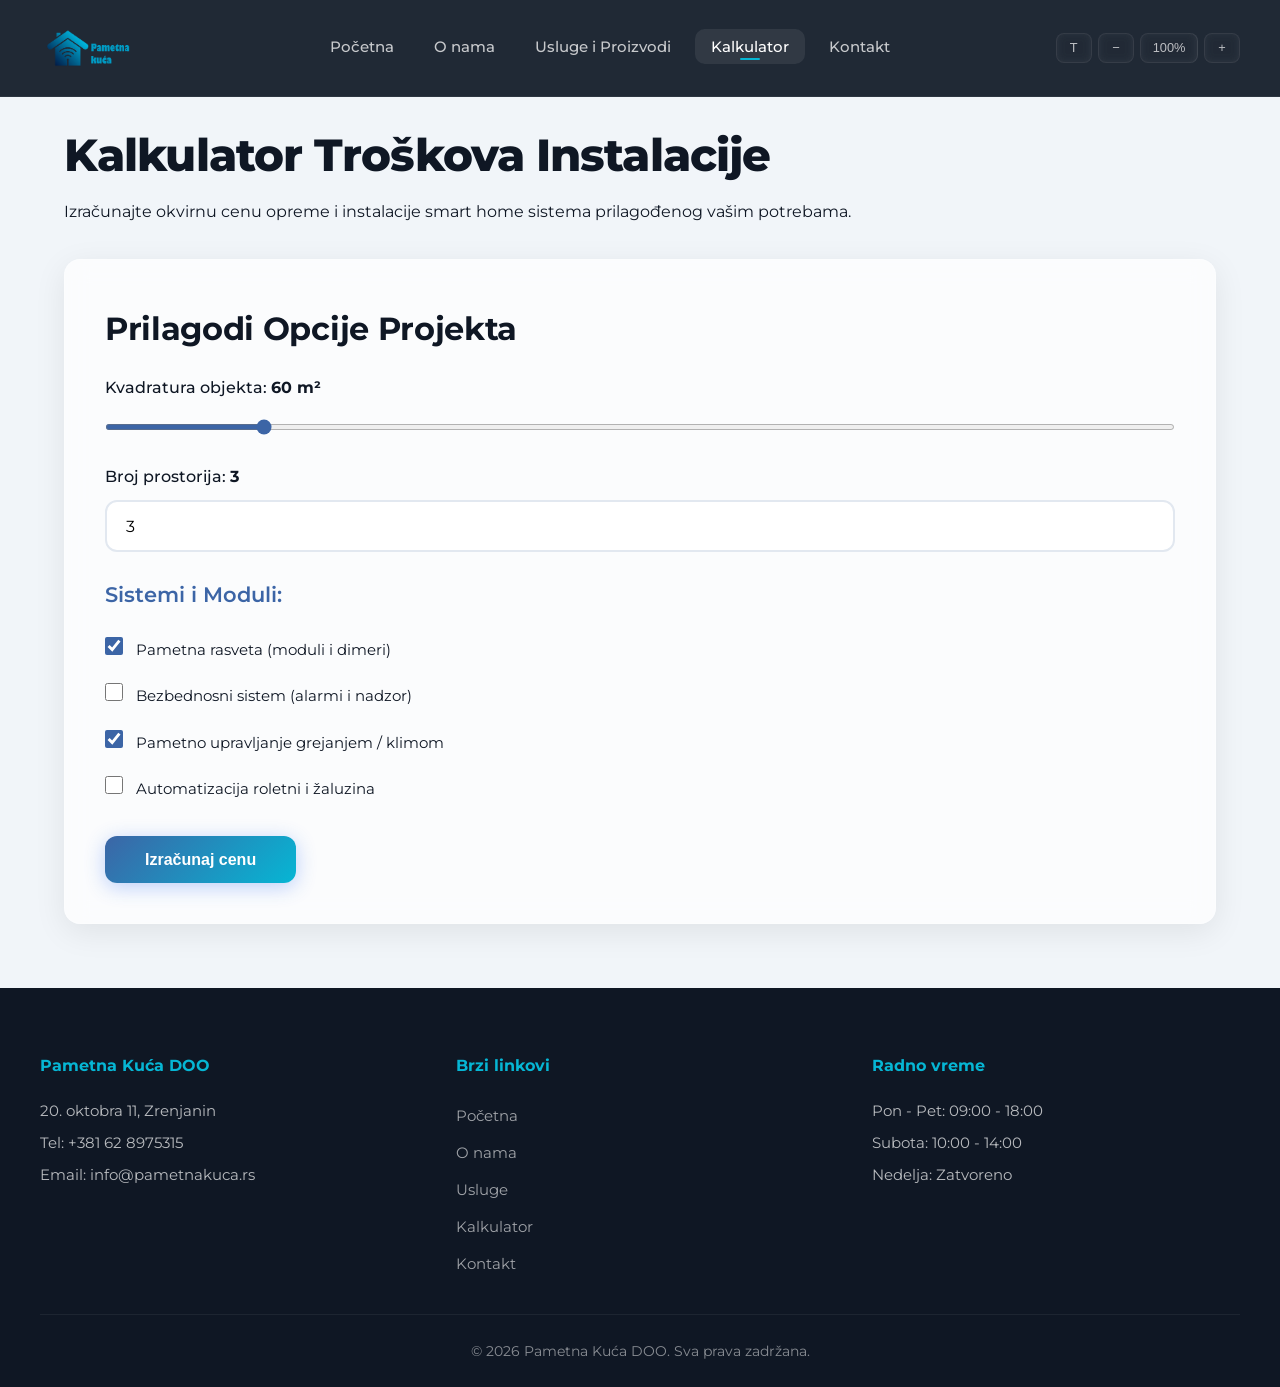
==== commit 80093ebd: "Refine nav UX and clean up site pages" ====
--- a/kalkulator.html
+++ b/kalkulator.html
@@ -30,7 +30,7 @@
                             <a href="usluge-rasveta.html">Pametna Rasveta</a>
                             <a href="usluge-bezbednost.html">Bezbednost</a>
                             <a href="usluge-klima.html">Klimatizacija</a>
-                            <a href="usluge-roletne.html">Pametne Roletne</a>
+                            <a href="usluge-roletne.html">Automatizacija roletni</a>
                             <a href="usluge-konsultacije.html">Konsultacije</a>
                         </div>
                     </li>
@@ -44,7 +44,7 @@
                 <button class="dugme-pristupacnost" onclick="resetujZoom()" aria-label="Resetuj zum">100%</button>
                 <button class="dugme-pristupacnost" onclick="zumiraj('in')" aria-label="Povećaj zum">+</button>
             </div>
-            <button class="hamburger" onclick="toggleMeni()" aria-label="Meni">
+            <button class="hamburger" aria-label="Meni" aria-expanded="false">
                 <span></span><span></span><span></span>
             </button>
         </div>
@@ -199,9 +199,5 @@
     const koren = ReactDOM.createRoot(document.getElementById('react-koren'));
     koren.render(<KalkulatorTroskova />);
 </script>
-
-        const koren = ReactDOM.createRoot(document.getElementById('react-koren'));
-        koren.render(<KalkulatorTroskova />);
-    </script>
 </body>
 </html>
--- a/css/stil.css
+++ b/css/stil.css
@@ -1,4 +1,3 @@
-/* ===== Montserrat Font ===== */
 @font-face {
     font-family: 'Montserrat';
     src: url('../assets/font/Montserrat/Montserrat-VariableFont_wght.ttf') format('truetype');
@@ -7,7 +6,6 @@
     font-display: swap;
 }
 
-/* ===== CSS Varijable ===== */
 :root {
     --primarna-boja: #0f1724;
     --sekundarna-boja: #3c65a6;
@@ -24,7 +22,6 @@
     --glass-border: rgba(255, 255, 255, 0.2);
 }
 
-/* ===== Tamna Tema ===== */
 body.tamna-tema {
     --pozadina-svetla: #0f1724;
     --tekst-tamni: #e2e8f0;
@@ -33,12 +30,6 @@
     --glass-border: rgba(255, 255, 255, 0.05);
 }
 
-/* ===== Veliki Font ===== */
-body.veliki-font {
-    --velicina-fonta: 18px;
-}
-
-/* ===== Reset i Osnovno ===== */
 * {
     box-sizing: border-box;
     margin: 0;
@@ -75,7 +66,6 @@
     color: var(--akcentna-boja);
 }
 
-/* ===== Header ===== */
 header {
     background: rgba(15, 23, 36, 0.92);
     backdrop-filter: blur(12px);
@@ -98,7 +88,6 @@
     gap: 1rem;
 }
 
-/* ===== Logo ===== */
 .logo-link {
     display: flex;
     align-items: center;
@@ -118,7 +107,6 @@
     transform: scale(1.05) rotate(-1deg);
 }
 
-/* ===== Navigacija ===== */
 nav ul {
     list-style: none;
     display: flex;
@@ -155,7 +143,6 @@
     border-radius: 2px;
 }
 
-/* ===== Padajući Meni ===== */
 .padajuci-meni {
     position: relative;
 }
@@ -193,7 +180,6 @@
     display: block;
 }
 
-/* ===== Pristupačnost ===== */
 .kontrole-pristupacnosti {
     display: flex;
     gap: 0.4rem;
@@ -220,7 +206,6 @@
     transform: translateY(-1px);
 }
 
-/* ===== Zoom ===== */
 body.zoom-aktiviran {
     transition: transform 0.3s ease;
 }
@@ -236,7 +221,6 @@
     }
 }
 
-/* ===== Hamburger ===== */
 .hamburger {
     display: none;
     flex-direction: column;
@@ -269,7 +253,6 @@
     transform: rotate(-45deg) translate(6px, -6px);
 }
 
-/* ===== Glavni Sadržaj ===== */
 .glavni-sadrzaj {
     max-width: 1200px;
     margin: 2rem auto;
@@ -300,7 +283,6 @@
     color: var(--sekundarna-boja);
 }
 
-/* ===== Hero Sekcija ===== */
 .sekcija-hero {
     text-align: center;
     padding: 4rem 2rem;
@@ -345,7 +327,6 @@
     z-index: 1;
 }
 
-/* ===== Dugmad ===== */
 .dugme-primarno {
     display: inline-block;
     background: linear-gradient(135deg, var(--sekundarna-boja), var(--akcentna-boja));
@@ -401,7 +382,6 @@
     transform: translateY(-2px);
 }
 
-/* ===== Slajder ===== */
 .slajder-kontejner {
     position: relative;
     max-width: 900px;
@@ -473,7 +453,6 @@
     box-shadow: 0 0 20px rgba(255,255,255,0.3);
 }
 
-/* ===== Usluge Mreža ===== */
 .mreza-usluga {
     display: grid;
     grid-template-columns: repeat(auto-fit, minmax(280px, 1fr));
@@ -535,7 +514,6 @@
     top: 0.6rem;
 }
 
-/* ===== Multimedija ===== */
 .multimedija-sekcija {
     margin: 3rem 0;
 }
@@ -557,7 +535,6 @@
     box-shadow: var(--senka);
 }
 
-/* ===== Forma ===== */
 .kontakt-mreza {
     display: grid;
     grid-template-columns: 1fr 1fr;
@@ -606,7 +583,6 @@
     display: none;
 }
 
-/* ===== Kalkulator ===== */
 .kalkulator-kontejner {
     background: var(--glass-bg);
     backdrop-filter: blur(12px);
@@ -681,7 +657,6 @@
     margin-top: 0.5rem;
 }
 
-/* ===== Footer ===== */
 footer {
     background: #0f1724;
     color: white;
@@ -730,9 +705,9 @@
     font-size: 0.85rem;
 }
 
-/* ===== Hero Slika ===== */
 .hero-slika {
     position: relative;
+    background-image: url('../assets/slike/projekat.jpg');
     background-size: cover;
     background-position: center;
     background-attachment: fixed;
@@ -775,7 +750,6 @@
     opacity: 0.9;
 }
 
-/* ===== Breadcrumb ===== */
 .breadcrumb {
     padding: 0.8rem 0;
     margin-bottom: 2rem;
@@ -792,14 +766,12 @@
     opacity: 0.5;
 }
 
-/* ===== Podnaslov ===== */
 .podnaslov {
     font-size: 1.2rem;
     opacity: 0.7;
     margin-bottom: 2.5rem;
 }
 
-/* ===== Usluga detalji ===== */
 .usluga-detalji {
     display: grid;
     grid-template-columns: 1fr 1fr;
@@ -843,7 +815,6 @@
     top: 0.7rem;
 }
 
-/* ===== Ponuda ===== */
 .usluga-ponuda {
     margin: 3rem 0;
 }
@@ -881,7 +852,6 @@
     font-size: 0.9rem;
 }
 
-/* ===== Galerija ===== */
 .usluga-galerija {
     margin: 3rem 0;
 }
@@ -907,7 +877,6 @@
     box-shadow: var(--senka-hover);
 }
 
-/* ===== Proces ===== */
 .usluga-proces {
     margin: 3rem 0;
 }
@@ -949,7 +918,6 @@
     font-weight: 700;
 }
 
-/* ===== Akcija ===== */
 .usluga-akcija {
     text-align: center;
     padding: 4rem 2rem;
@@ -974,7 +942,6 @@
     box-shadow: 0 8px 40px rgba(255,255,255,0.2);
 }
 
-/* ===== Responsivnost ===== */
 @media (max-width: 992px) {
     .usluga-detalji {
         grid-template-columns: 1fr;
@@ -1105,7 +1072,7 @@
         font-size: 1.6rem;
     }
 }
-/* ===== Kontakt Info Kartica ===== */
+
 .kontakt-info {
     display: flex;
     align-items: stretch;
@@ -1181,7 +1148,6 @@
     border-top-color: rgba(255,255,255,0.06);
 }
 
-/* ===== Mapa sekcija ===== */
 .mapa-sekcija {
     margin-top: 3rem;
 }
@@ -1203,7 +1169,6 @@
     display: block;
 }
 
-/* ===== Responsivnost za kontakt ===== */
 @media (max-width: 992px) {
     .kontakt-mreza {
         grid-template-columns: 1fr;
@@ -1237,9 +1202,7 @@
         height: 250px;
     }
 }
-/* ===== O NAMA stranica - Tamna tema podrška ===== */
-
-/* Kartice koje prate temu */
+
 .o-nama-kartica {
     background: var(--glass-bg) !important;
     backdrop-filter: blur(12px) !important;
@@ -1252,7 +1215,6 @@
     box-shadow: var(--senka-hover) !important;
 }
 
-/* Header kartice */
 .o-nama-kartica-header {
     background: var(--glass-bg) !important;
     backdrop-filter: blur(12px) !important;
@@ -1260,14 +1222,12 @@
     border-bottom: 1px solid var(--glass-border) !important;
 }
 
-/* Telo kartice */
 .o-nama-kartica-telo {
     background: var(--glass-bg) !important;
     backdrop-filter: blur(12px) !important;
     -webkit-backdrop-filter: blur(12px) !important;
 }
 
-/* Accordion dugmad */
 .o-nama-accordion-btn {
     color: var(--tekst-tamni) !important;
     text-decoration: none !important;
@@ -1283,7 +1243,6 @@
     box-shadow: none !important;
 }
 
-/* Tamna tema specifično */
 body.tamna-tema .o-nama-kartica {
     background: rgba(30, 41, 59, 0.8) !important;
     border-color: rgba(255, 255, 255, 0.06) !important;
@@ -1306,7 +1265,6 @@
     color: var(--akcentna-boja) !important;
 }
 
-/* Tekst u tamnoj temi */
 body.tamna-tema .text-muted {
     color: #94a3b8 !important;
 }
@@ -1315,7 +1273,6 @@
     color: #e2e8f0 !important;
 }
 
-/* Display brojevi u tamnoj temi */
 body.tamna-tema .display-4 {
     color: var(--akcentna-boja) !important;
-}+}
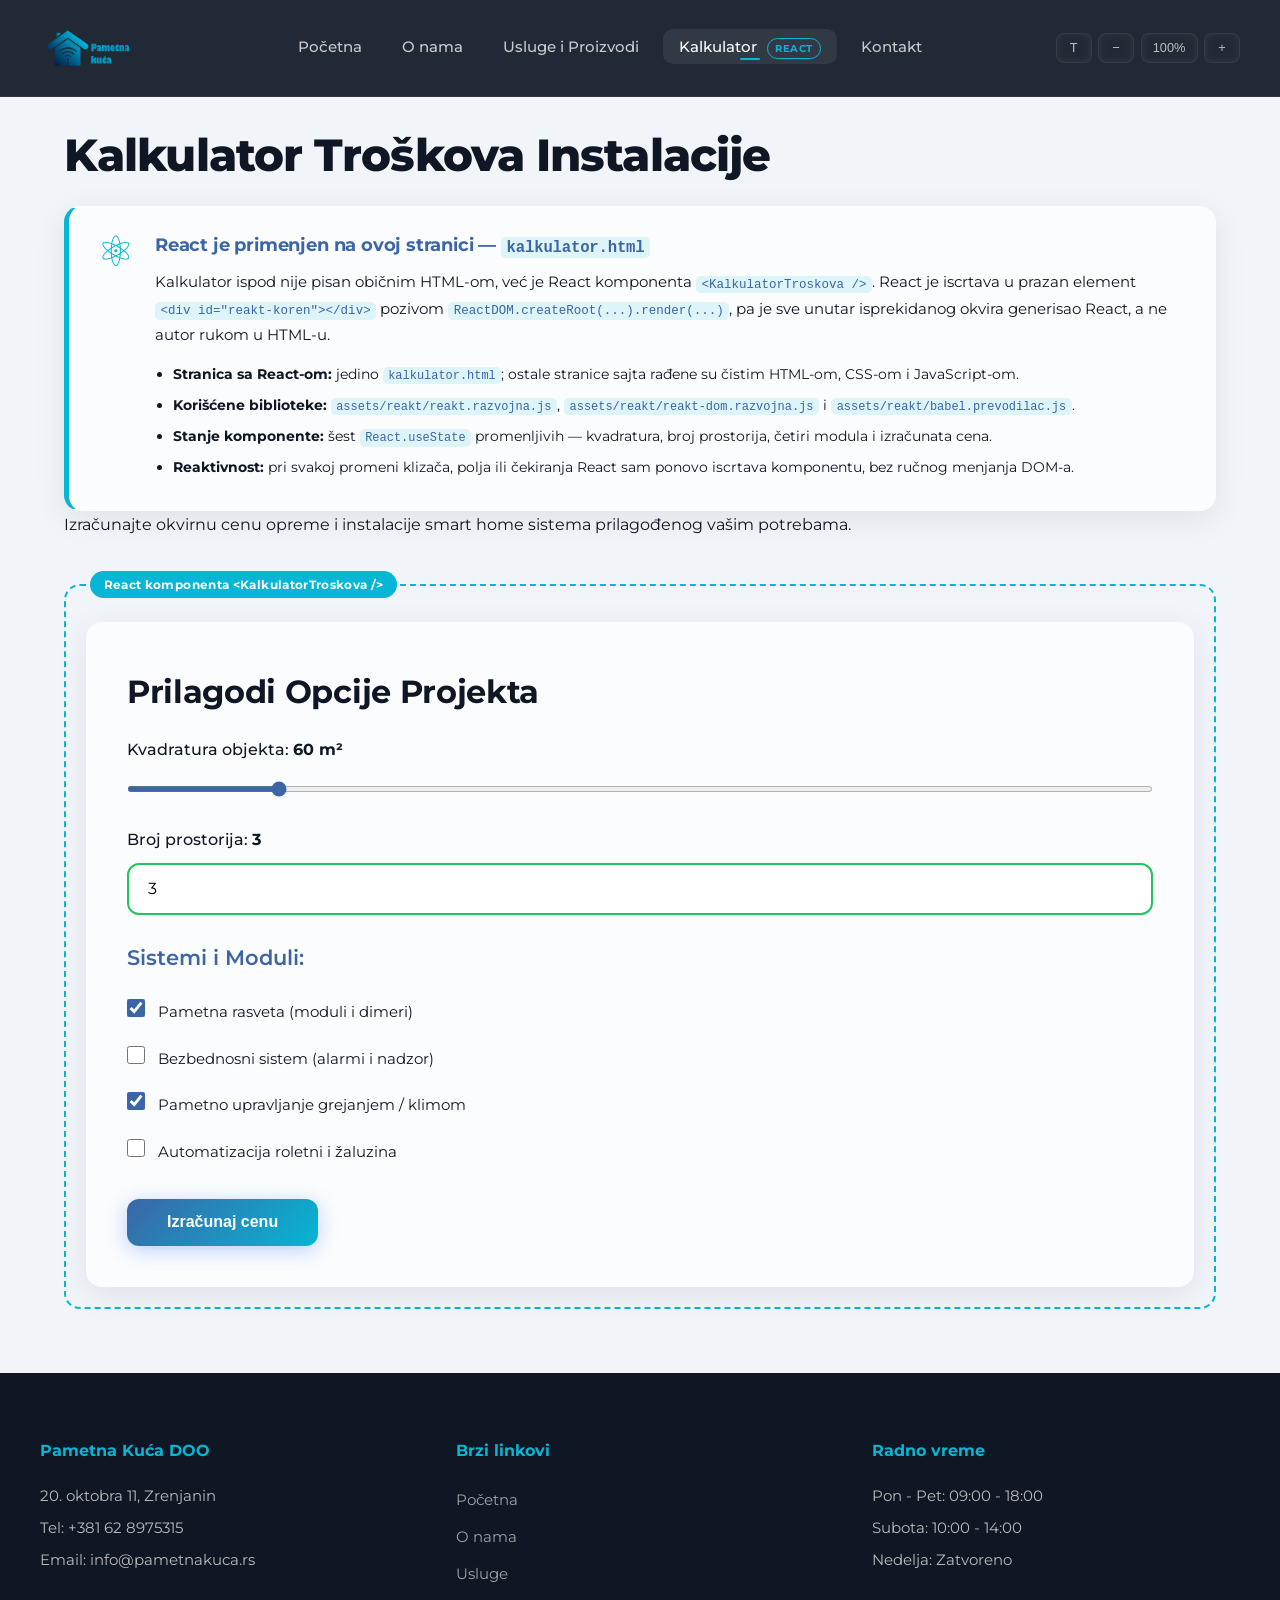
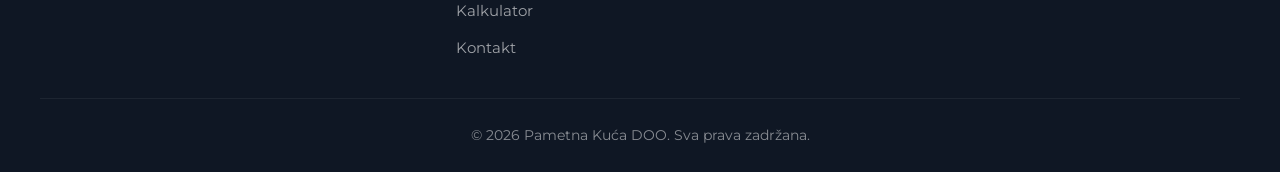
==== commit f2e5a24b: "Translation fixes" ====
--- a/kalkulator.html
+++ b/kalkulator.html
@@ -9,9 +9,9 @@
     <link rel="stylesheet" href="css/stil.css">
     <link rel="icon" href="assets/slike/logo.png" type="image/png">
     
-        <script src="assets/react/react.development.js"></script>
-        <script src="assets/react/react-dom.development.js"></script>
-        <script src="assets/react/babel.min.js"></script>
+        <script src="assets/reakt/reakt.razvojna.js"></script>
+        <script src="assets/reakt/reakt-dom.razvojna.js"></script>
+        <script src="assets/reakt/babel.prevodilac.js"></script>
 </head>
 <body>
 
@@ -34,7 +34,7 @@
                             <a href="usluge-konsultacije.html">Konsultacije</a>
                         </div>
                     </li>
-                    <li><a href="kalkulator.html" class="active">Kalkulator</a></li>
+                    <li><a href="kalkulator.html" class="active">Kalkulator <span class="oznaka-reakt">React</span></a></li>
                     <li><a href="kontakt.html">Kontakt</a></li>
                 </ul>
             </nav>
@@ -52,9 +52,33 @@
 
     <main class="glavni-sadrzaj">
         <h1>Kalkulator Troškova Instalacije</h1>
+
+        <section class="reakt-najava" aria-labelledby="reakt-naslov">
+            <span class="reakt-znak" aria-hidden="true">&#9883;</span>
+            <div class="reakt-najava-tekst">
+                <h2 id="reakt-naslov">React je primenjen na ovoj stranici &mdash; <code>kalkulator.html</code></h2>
+                <p>
+                    Kalkulator ispod nije pisan običnim HTML-om, već je React komponenta
+                    <code>&lt;KalkulatorTroskova /&gt;</code>. React je iscrtava u prazan element
+                    <code>&lt;div id="reakt-koren"&gt;&lt;/div&gt;</code> pozivom
+                    <code>ReactDOM.createRoot(...).render(...)</code>, pa je sve unutar isprekidanog
+                    okvira generisao React, a ne autor rukom u HTML-u.
+                </p>
+                <ul class="reakt-lista">
+                    <li><strong>Stranica sa React-om:</strong> jedino <code>kalkulator.html</code>; ostale stranice sajta rađene su čistim HTML-om, CSS-om i JavaScript-om.</li>
+                    <li><strong>Korišćene biblioteke:</strong> <code>assets/reakt/reakt.razvojna.js</code>, <code>assets/reakt/reakt-dom.razvojna.js</code> i <code>assets/reakt/babel.prevodilac.js</code>.</li>
+                    <li><strong>Stanje komponente:</strong> šest <code>React.useState</code> promenljivih &mdash; kvadratura, broj prostorija, četiri modula i izračunata cena.</li>
+                    <li><strong>Reaktivnost:</strong> pri svakoj promeni klizača, polja ili čekiranja React sam ponovo iscrtava komponentu, bez ručnog menjanja DOM-a.</li>
+                </ul>
+            </div>
+        </section>
+
         <p>Izračunajte okvirnu cenu opreme i instalacije smart home sistema prilagođenog vašim potrebama.</p>
 
-        <div id="react-koren"></div>
+        <div class="reakt-zona">
+            <span class="reakt-zona-oznaka">React komponenta &lt;KalkulatorTroskova /&gt;</span>
+            <div id="reakt-koren"></div>
+        </div>
     </main>
 
     <footer>
@@ -123,7 +147,7 @@
                         max="300" 
                         value={kvadratura} 
                         onChange={(e) => setKvadratura(Number(e.target.value))}
-                        className="range-slider"
+                        className="klizac-opsega"
                     />
                 </div>
 
@@ -144,7 +168,7 @@
                 <div className="kalkulator-opcije">
                     <h3>Sistemi i Moduli:</h3>
                     
-                    <label className="opcija-checkbox">
+                    <label className="opcija-stavka">
                         <input 
                             type="checkbox" 
                             checked={izabranaRasveta} 
@@ -153,7 +177,7 @@
                         Pametna rasveta (moduli i dimeri)
                     </label>
 
-                    <label className="opcija-checkbox">
+                    <label className="opcija-stavka">
                         <input 
                             type="checkbox" 
                             checked={izabranaBezbednost} 
@@ -162,7 +186,7 @@
                         Bezbednosni sistem (alarmi i nadzor)
                     </label>
 
-                    <label className="opcija-checkbox">
+                    <label className="opcija-stavka">
                         <input 
                             type="checkbox" 
                             checked={izabranaKlimatizacija} 
@@ -171,7 +195,7 @@
                         Pametno upravljanje grejanjem / klimom
                     </label>
 
-                    <label className="opcija-checkbox">
+                    <label className="opcija-stavka">
                         <input 
                             type="checkbox" 
                             checked={izabraneRoletne} 
@@ -196,7 +220,7 @@
         );
     }
 
-    const koren = ReactDOM.createRoot(document.getElementById('react-koren'));
+    const koren = ReactDOM.createRoot(document.getElementById('reakt-koren'));
     koren.render(<KalkulatorTroskova />);
 </script>
 </body>
--- a/css/stil.css
+++ b/css/stil.css
@@ -38,6 +38,8 @@
 
 html {
     scroll-behavior: smooth;
+    font-size: var(--velicina-fonta);
+    transition: font-size 0.3s ease;
 }
 
 body {
@@ -206,21 +208,6 @@
     transform: translateY(-1px);
 }
 
-body.zoom-aktiviran {
-    transition: transform 0.3s ease;
-}
-
-body.zoom-aktiviran * {
-    transform: none !important;
-}
-
-@media (max-width: 768px) {
-    body.zoom-aktiviran {
-        width: 100%;
-        overflow-x: auto;
-    }
-}
-
 .hamburger {
     display: none;
     flex-direction: column;
@@ -315,7 +302,7 @@
 
 @keyframes svetljenje {
     from { text-shadow: 0 0 20px rgba(6, 182, 212, 0.2); }
-    to { text-shadow: 0 0 60px rgba(6, 182, 212, 0.4); }
+    to { text-shadow: 0 0 60px rgba(6, 182, 212, 1); }
 }
 
 .sekcija-hero p {
@@ -570,6 +557,17 @@
     box-shadow: 0 0 0 4px rgba(37, 99, 235, 0.1);
 }
 
+/* Vizuelna povratna informacija HTML5 validacije.
+   :placeholder-shown iskljucuje jos nepopunjena polja, da prazna forma
+   ne bi odmah bila sva crvena pri prvom otvaranju. */
+.forma-kontrola:invalid:not(:placeholder-shown) {
+    border-color: #ef4444;
+}
+
+.forma-kontrola:valid:not(:placeholder-shown) {
+    border-color: #22c55e;
+}
+
 body.tamna-tema .forma-kontrola {
     background: #1e293b;
     color: #e2e8f0;
@@ -604,7 +602,7 @@
     margin-bottom: 0.5rem;
 }
 
-.range-slider {
+.klizac-opsega {
     width: 100%;
     accent-color: var(--sekundarna-boja);
     height: 6px;
@@ -615,7 +613,7 @@
     margin: 1.5rem 0;
 }
 
-.opcija-checkbox {
+.opcija-stavka {
     display: block;
     padding: 0.6rem 0;
     cursor: pointer;
@@ -623,11 +621,11 @@
     transition: color var(--prelaz);
 }
 
-.opcija-checkbox:hover {
+.opcija-stavka:hover {
     color: var(--sekundarna-boja);
 }
 
-.opcija-checkbox input {
+.opcija-stavka input {
     margin-right: 0.8rem;
     width: 18px;
     height: 18px;
@@ -655,6 +653,122 @@
     font-size: 0.85rem;
     opacity: 0.6;
     margin-top: 0.5rem;
+}
+
+/* ===== Oznaka stranice na kojoj je primenjen React (kalkulator.html) ===== */
+.oznaka-reakt {
+    display: inline-block;
+    margin-left: 0.35rem;
+    padding: 0.05rem 0.45rem;
+    font-size: 0.62rem;
+    font-weight: 700;
+    letter-spacing: 0.06em;
+    text-transform: uppercase;
+    line-height: 1.7;
+    color: var(--akcentna-boja);
+    border: 1px solid var(--akcentna-boja);
+    border-radius: 999px;
+    vertical-align: middle;
+}
+
+.reakt-najava {
+    display: flex;
+    flex-wrap: wrap;
+    gap: 1.25rem;
+    align-items: flex-start;
+    margin-top: 1.5rem;
+    padding: 1.5rem 1.75rem;
+    background: var(--glass-bg);
+    backdrop-filter: blur(12px);
+    -webkit-backdrop-filter: blur(12px);
+    border: 1px solid var(--glass-border);
+    border-left: 5px solid var(--akcentna-boja);
+    border-radius: var(--border-radius);
+    box-shadow: var(--senka);
+}
+
+.reakt-najava-tekst {
+    flex: 1;
+    min-width: 240px;
+}
+
+.reakt-znak {
+    flex-shrink: 0;
+    font-size: 2.6rem;
+    line-height: 1;
+    color: var(--akcentna-boja);
+}
+
+.reakt-najava h2 {
+    font-size: 1.15rem;
+    line-height: 1.5;
+    margin-bottom: 0.6rem;
+    color: var(--sekundarna-boja);
+}
+
+.reakt-najava p {
+    font-size: 0.92rem;
+}
+
+.reakt-lista {
+    margin: 0.8rem 0 0 1.1rem;
+    font-size: 0.88rem;
+}
+
+.reakt-lista li {
+    margin-bottom: 0.35rem;
+}
+
+.reakt-najava code {
+    font-family: 'Courier New', Courier, monospace;
+    font-size: 0.85em;
+    padding: 0.1rem 0.35rem;
+    border-radius: 5px;
+    background: rgba(6, 182, 212, 0.12);
+    color: var(--sekundarna-boja);
+    white-space: nowrap;
+}
+
+/* Isprekidani okvir jasno izdvaja deo stranice koji iscrtava React */
+.reakt-zona {
+    position: relative;
+    margin-top: 2.75rem;
+    padding: 2.25rem 1.25rem 1.25rem;
+    border: 2px dashed var(--akcentna-boja);
+    border-radius: var(--border-radius);
+}
+
+.reakt-zona-oznaka {
+    position: absolute;
+    top: -0.9rem;
+    left: 1.5rem;
+    padding: 0.15rem 0.85rem;
+    font-size: 0.75rem;
+    font-weight: 700;
+    letter-spacing: 0.03em;
+    color: var(--tekst-svetli);
+    background: var(--akcentna-boja);
+    border-radius: 999px;
+}
+
+.reakt-zona .kalkulator-kontejner {
+    margin-top: 0;
+}
+
+@media (max-width: 600px) {
+    .reakt-najava {
+        padding: 1.25rem;
+    }
+
+    .reakt-zona {
+        padding: 1.25rem 0.85rem;
+    }
+
+    .reakt-zona-oznaka {
+        position: static;
+        display: inline-block;
+        margin-bottom: 1rem;
+    }
 }
 
 footer {
